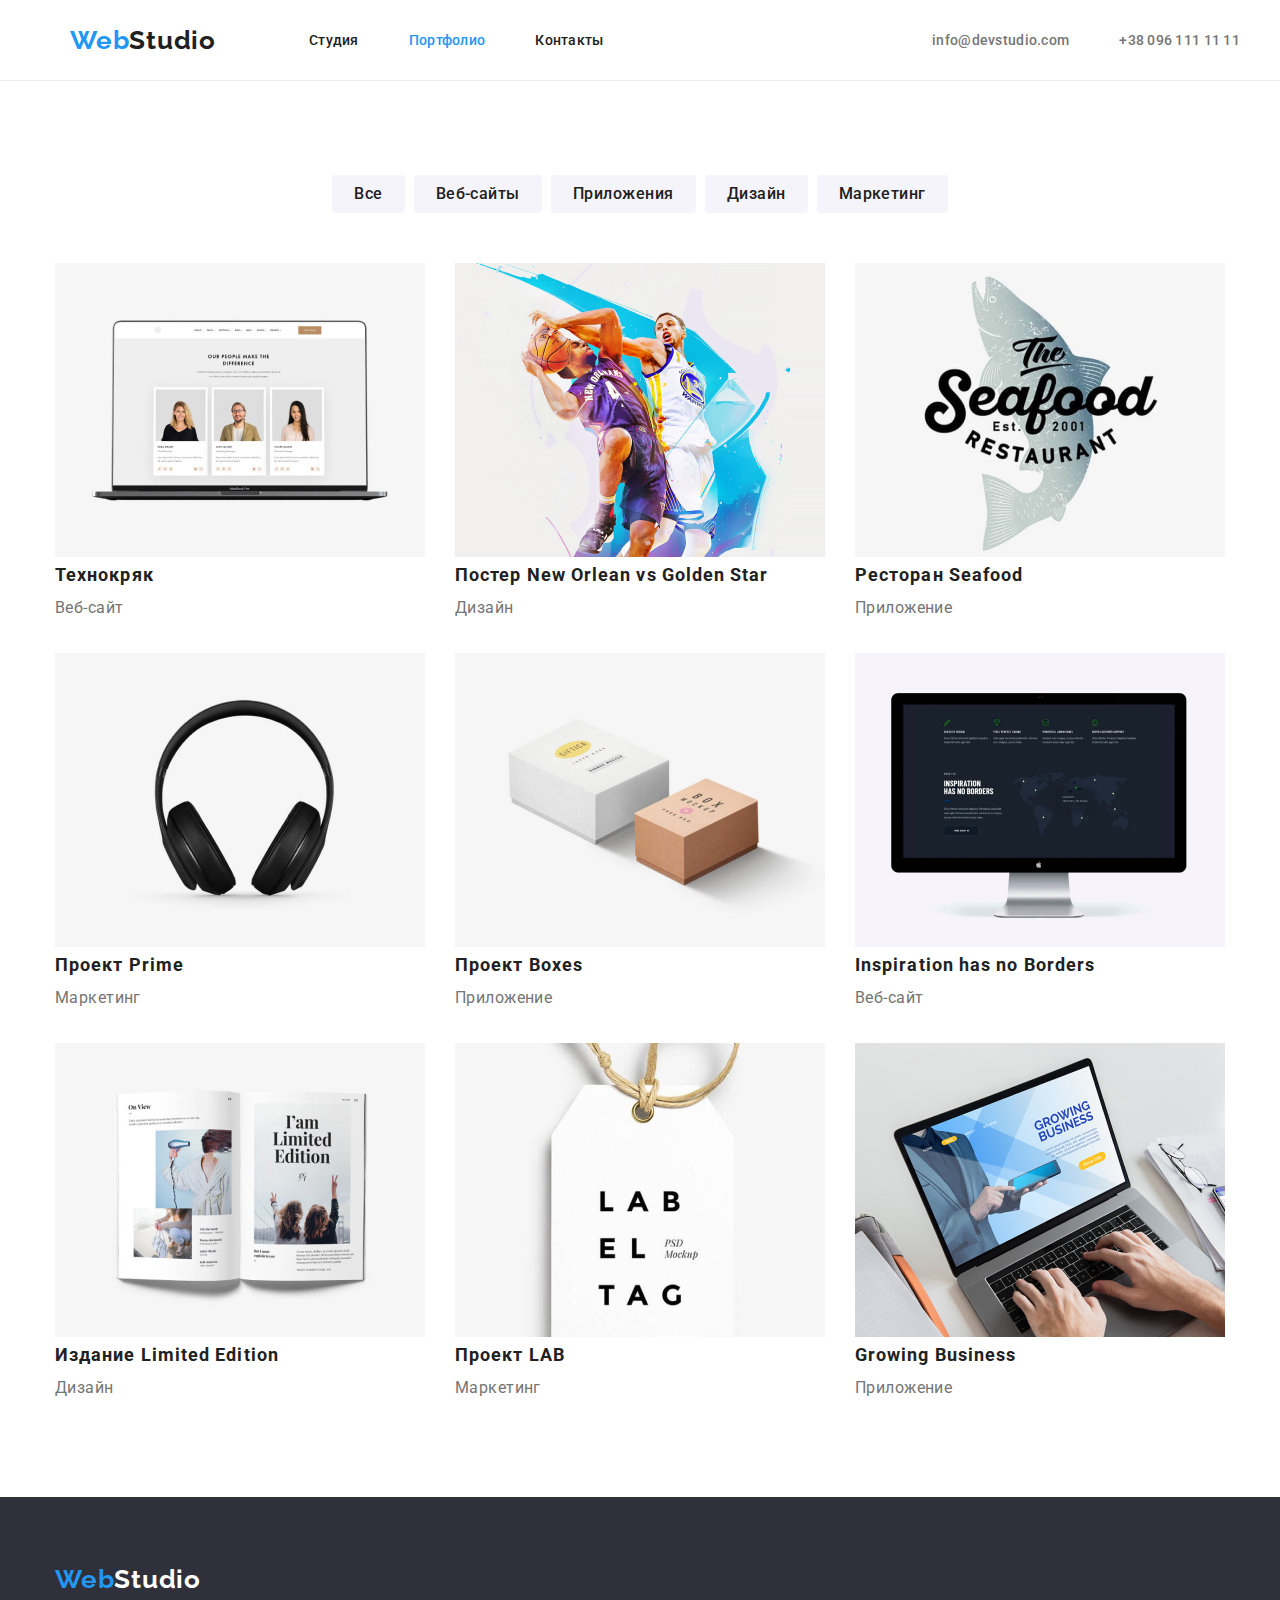
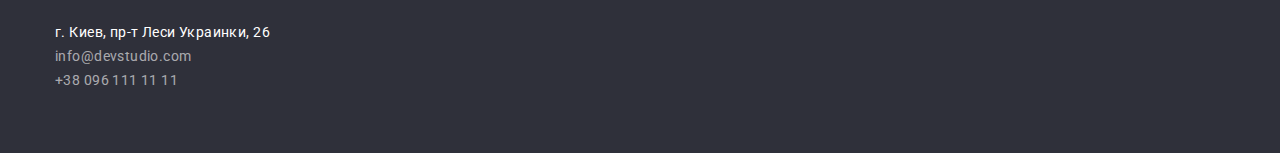
==== portfolio.html @ 1ac966eb "створює стартовий файл для роботи" ====
<!DOCTYPE html>
<html lang="en">
<head>
    <meta charset="UTF-8">
    <meta name="viewport" content="width=device-width, initial-scale=1.0">
    <title>WebStudio</title>
    <link href="https://fonts.googleapis.com/css2?family=Roboto:wght@400;500;700;900&display=swap" rel="stylesheet">
    <link rel="stylesheet" href="https://cdnjs.cloudflare.com/ajax/libs/modern-normalize/1.0.0/modern-normalize.css">
    <link rel="stylesheet" href="./css/styles.css">
</head>
    
<body>
    
    <header class="bg-color-white">
        <div class="container">
        <div class="container header-container">
            <a href="./index.html" class="logo logo-color-header heder-logo">
                <span class="logo-color">Web</span>Studio
            </a>
            <nav class="navigation">
                <ul class="list menu">
                        <li class="menu-item"> 
                            <a href="./index.html" class="link menu-link">Студия</a>
                    </li>
                        <li class="menu-item"> 
                            <a href="./portfolio.html" class="link menu-link current">Портфолио</a>
                    </li>
                        <li class="menu-item"> 
                            <a href="" class="link menu-link">Контакты</a>
                    </li>
                </ul>  
            </nav>
        

                <ul class="list menu">
                    <li class="menu-item">
                        <a href="mailto:info@devstudio.com" class="link menu-link contacts ">info@devstudio.com</a>
                    </li>
                    <li class="menu-item">
                        <a href="tel:+380961111111" class="link menu-link contacts">+38 096 111 11 11</a>
                    </li>
                 </ul>
        </div>
    </div>
    </header>
    
   <main >
       <div class="portfolio-container">
        <section>
                <div class="container">
                    <h1 class="visually-hidden section-title">Нашы проекты</h1>
                    <ul class="list menu-portfolio">
                        <li class="menu-portfolio-item"> <button class="btn btn-portfolio" type="button">Все</button> </li>
                        <li class="menu-portfolio-item"> <button class="btn btn-portfolio" type="button">Веб-сайты</button> </li>
                        <li class="menu-portfolio-item"> <button class="btn btn-portfolio" type="button">Приложения</button> </li>
                        <li class="menu-portfolio-item"> <button class="btn btn-portfolio" type="button">Дизайн</button> </li>
                        <li class="menu-portfolio-item"> <button class="btn btn-portfolio" type="button">Маркетинг</button> </li>
                    </ul>
                </div>
            </section>
        
            <section>
                <div class="container">
                    <h2 class="visually-hidden section-title">Ссылки на наши проекты</h2>
                    <ul class="list flexbox">
                        <li class="fleximg"><img src="./images/website.jpg" alt="создание веб сайта" width="370" height="294">
                            <h3 class="title-progect">Технокряк</h3>
                        <p class="paragraf-ptf">Веб-сайт</p>
                        </li>
            
                        <li class="fleximg"><img src="./images/design.jpg" alt="дизайн постера" width="370" height="294">
                            <h3 class="title-progect">Постер <span lang="en">New Orlean vs Golden Star</span></h3>
                        <p class="paragraf-ptf">Дизайн</p>
                        </li>
            
                        <li class="fleximg"><img src="./images/applications.jpg" alt="приложение для ресторана" width="370" height="294">
                            <h3 class="title-progect">Ресторан <span lang="en">Seafood</span></h3>
                        <p class="paragraf-ptf">Приложение</p>
                        </li>
            
                        <li class="fleximg"><img src="./images/project-prime.jpg" alt="маркетинговые проекты" width="370" height="294">
                            <h3 class="title-progect">Проект  <span lang="en">Prime</span></h3>
                        <p class="paragraf-ptf">Маркетинг</p>
                        </li>
            
            
                        <li class="fleximg"><img src="./images/project-boxes.jpg" alt="приложение коробка" width="370" height="294">
                            <h3 class="title-progect">Проект <span lang="en">Boxes</span></h3>
                        <p class="paragraf-ptf">Приложение</p>
                        </li>
            
                        <li class="fleximg"><img src="./images/Inspiration-has-no-Borders.jpg" alt="приложение для вдохновения" width="370" height="294">
                            <h3 lang="en" class="title-progect">Inspiration has no Borders</h3>
                        <p class="paragraf-ptf">Веб-сайт</p>
                        </li>
            
                        <li class="fleximg"><img src="./images/magazine-Limited-Edition.jpg" alt="дизайн журнала" width="370" height="294">
                            <h3 class="title-progect">Издание <span lang="en">Limited Edition</span></h3>
                        <p class="paragraf-ptf">Дизайн</p>
                        </li>
            
                        <li class="fleximg"><img src="./images/project-lab.jpg" alt="проект для магазинов" width="370" height="294">
                            <h3 class="title-progect">Проект <span lang="en">LAB</span> </h3>
                        <p class="paragraf-ptf">Маркетинг</p>
                        </li>
            
                        <li class="fleximg"><img src="./images/Growing-Business.jpg" alt="приложение для бизнеса" width="370" height="294">
                            <h3 lang="en" class="title-progect">Growing Business</h3>
                        <p class="paragraf-ptf">Приложение</p>
                        </li> 
                    </ul>
                    </div>
         </section>
        </div>

    </main>
    <footer class="bg-color-dark-footer">
        <div class="container footer-container">
            <a href="index.html#studia" class="logo logo-color-footer link-hf">
                <span class="logo-color">Web</span>Studio
            </a>
            <address>
                <ul class="list"> 
                    <li><a href="https://goo.gl/maps/6ceKZBEV4WaBG7hH8" class="link footer-text address-color" target="blank" rel="noopener norefere">г. Киев, пр-т Леси Украинки, 26</a></li>
                    <li><a href="mailto:info@devstudio.com" class="link footer-text mt-color">info@devstudio.com</a> <br></li>
                    <li><a href="tel:+380961111111" class="link footer-text mt-color">+38 096 111 11 11</a></li>
                </ul>
            </address>
        </div>
    </footer>
    
      </body>
    </html>
---- css/styles.css ----
@font-face {
    font-family: 'Raleway';
    font-style: normal;
    font-weight: 700;
    src: url('../fonts/raleway-v18-latin_cyrillic-700.eot'); 
    src: local(''),
         url('../fonts/raleway/raleway-v18-latin_cyrillic-700.eot?#iefix') format('embedded-opentype'), 
         url('../fonts/raleway/raleway-v18-latin_cyrillic-700.woff2') format('woff2'),
         url('../fonts/raleway/raleway-v18-latin_cyrillic-700.woff') format('woff'), 
         url('../fonts/raleway/raleway-v18-latin_cyrillic-700.ttf') format('truetype'),
         url('../fonts/raleway/raleway-v18-latin_cyrillic-700.svg#Raleway') format('svg');
  }

  html {
    box-sizing: border-box;
  }*,
  *::before,
  *::after {
    box-sizing: inherit;
  }
  
:root {
    --primari-text-color: #757575;
    --title-text-color: #212121;
    --accent-color: #2196F3;
    --title-page-color: #FFFFFF;
    --bg-color: #E5E5E5;
    --bg-dark-color: #2F303A;
    --bg-color-blu: #F5F4FA;
}


body {
    font-family: "Roboto", sans-serif;
    font-weight: 400;
    font-size: 14px;
    line-height: 1.71;
    letter-spacing: 0.03em;
    color: var(--primari-text-color);
    background-color: var(--bg-color); 
}

.container {
    width: 1200px;
    padding-left: 15px;
    padding-right: 15px;
    margin-right: auto;
    margin-left: auto;
}

img {
    display: block;
    max-width: 100%;
    height: auto;
  }

h1, 
h2, 
h3, 
p {
    margin: 0;
    padding: 0;
}

.list {
    list-style: none;
    margin: 0;
    padding: 0;
}

/* стилі для всіх ссилок */
.link,
.link-hf,
.heder-logo {
    color: inherit;
    text-decoration: none;
}

.link-hf {
    display: inline-block;
    margin-bottom: 20px;
}

.link:hover,
.link:focus { 
    color: var(--accent-color);
}
 

 /* стилі для кнопок */
 .btn {
    display: inline-block;
    font-family: inherit;
    font-size: 16px;
    text-align: center;
    border-radius: 4px;
 }

 .btn-studia {
        display: flex;
        margin: auto;
        font-weight: 700;
        line-height:1.87;
        align-items: center;
        letter-spacing: 0.06em;
        color: var(--title-page-color);
        background-color: var(--accent-color);
        border: none;
        padding: 10px 32px;
        min-width: 200px;

 }

 .btn-portfolio {
    font-weight: 500;
    line-height:1.62;
    letter-spacing: 0.03em;
    color: var(--title-text-color);
    background-color:#F5F4FA;
    border: none;
    padding: 6px 22px;
 }
.btn-portfolio:hover,
.btn-portfolio:focus {
    background-color: var(--accent-color);
    color: var(--title-page-color);
}

 
 /* стилі для лого*/
 .logo {
    font-family: "Raleway", sans-serif;
    font-weight: 700;
    font-size: 26px;
    line-height: 1,192;
    letter-spacing: 0.03em;
}
.logo-color {
    color: var(--accent-color);
}

.logo-color-header {
    color: var(--title-text-color);
}

.logo-color-footer {
    color: var(--title-page-color);
}


 /* стилі для меню */
.menu-link,
.contacts {
    display: block;
    padding-top: 32px;
    padding-bottom: 32px;

    font-weight: 500;
    font-size: 14px;
    line-height: 1.142;
    letter-spacing: 0.02em;
    color: var(--title-text-color);
}

.current {
    color: var(--accent-color);
}

.contacts {
    color: var(--primari-text-color);
}

/* стилі для всіх заголовків  */
.section-title {
    color: var(--title-text-color);
    font-weight: 700;
    font-size: 36px;
    line-height: 1.66;
    text-align: center;
    margin-bottom: 50px;

}



.section-title-mini {
    font-size: 16px;
    line-height: 1.187;
    font-weight: 500;
    text-align: center;
    color: var(--title-text-color);
    
}


.section-title-caps {
    font-weight: 700;
    font-size: 14px;
    line-height: 1.14x;
    text-transform: uppercase;
    color: var(--title-text-color);

    margin-bottom: 10px;
    
}


 .page-title {
    color: var(--title-page-color);
    font-size: 44px;
    font-weight: 900;
    line-height: 1.36;
    letter-spacing: 0.06em;
    text-align: center;
    text-transform: uppercase;   

    margin-bottom: 30px;
    margin-top: auto;
 }

 .title-progect {
    font-weight: 700;
    font-size: 18px;
    line-height: 2;
    letter-spacing: 0.06em;
    color: var(--title-text-color);
}

/* стилі для тексту */
.paragraf {
    font-size: 16px;
    line-height: 1.187;
    text-align: center;
    margin-bottom: 30px;
}

.paragraf-ptf {
    font-size: 16px;
    line-height: 1.87;
}

.footer-text {
    font-weight: 400;
    font-size: 14px;
    line-height: 1.71;
    margin-top: 0;
    margin-bottom: 9px;
    bottom: 0;
    }

.address-color {
    color: var(--title-page-color);
}

.mt-color {
    color: rgba(255, 255, 255, 0.6);
}

address {
    font-style: normal;
}


/* стилі для фону */
.bg-color-dark,
.bg-color-dark-footer{
    background-color: var(--bg-dark-color); 
}
.bg-color-dark {
    min-height: 600px;
    
    
}

.footer-container {
    padding-bottom: 60px;
    padding-top: 60px;
}

.bg-color-white {
    background: var(--title-page-color);
    border-bottom: 1px solid #ECECEC;
    min-height: 80px;

}

.bg-color-blu {
    background: var(--bg-color-blu);
    padding-top: 94px;

}




/* геометрія сторінки */
.menu {
    display: flex;


}

.menu-item:not(:last-child) {
    margin-right: 50px;
}

.header-container {
    display: flex;
    align-items: center;
    
    
}

.heder-logo {
    display: inline-block;
    margin-right: 93px;
    align-items: center;

}

.navigation {
    margin-right: auto;
}

.hero-content {
    width: 696px;


}

.nav {margin-bottom: 9px;}

.section {
    padding-bottom: 94px;
}
 /* флексбокси у решти контейнерыв */
.flexbox {
    display: flex;
    flex-wrap: wrap;
  
    
}
.content-box {
    flex-basis: 270px;
    margin-right: 30px;
    margin-bottom: 30px;
}

.content-box:nth-child(4n){
    margin-right: 0;
}

.content-box:nth-last-child(-n + 4) {
    margin-bottom: 0;
  }


.benefits {
    padding-top: 85px;
}

/* стилы для блокыв з картинками */

.fleximg {
    flex-basis: 370px;
    margin-right: 30px;
    margin-bottom: 30px;
    
}

.fleximg:nth-child(3n){
    margin-right: 0;
}

.fleximg:nth-last-child(-n + 3) {
    margin-bottom: 0;
  }





/* приховує елементи */
.visually-hidden {
    position: absolute !important;
    clip: rect(1px 1px 1px 1px);
    clip: rect(1px, 1px, 1px, 1px);
    padding: 0 !important;
    border: 0 !important;
    height: 1px !important;
    width: 1px !important;
    overflow: hidden;
  }
  
  .workers-text {
      margin-top: 30px;
      margin-bottom: 10px;
  }

  /* флекси портфоліо */
.menu-portfolio {
    display: flex;
    align-items: center;
    justify-content: center;
    margin-bottom: 50px;
}

.menu-portfolio-item:not(:last-child) {
    padding-right: 9px;
}

.portfolio-container {
    padding-top: 94px;
    padding-bottom: 94px;
    background-color: var(--title-page-color);
}
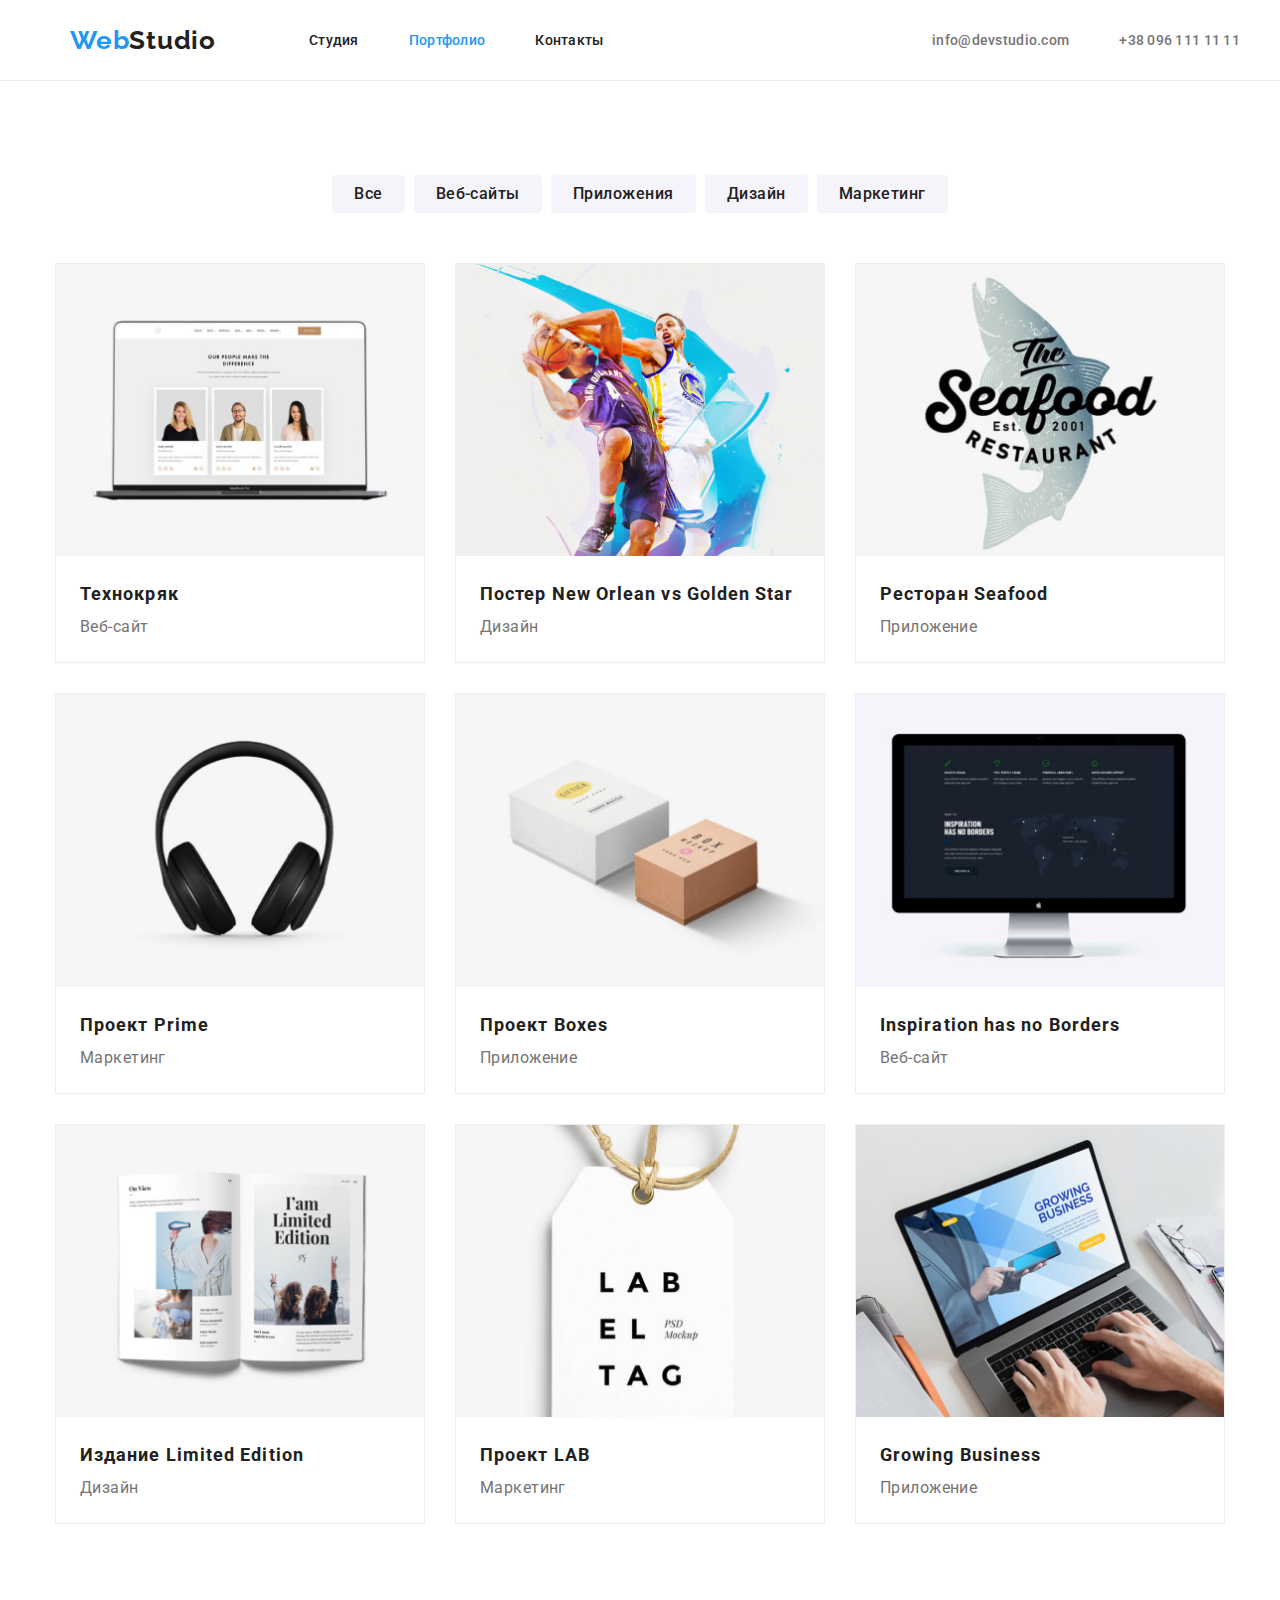
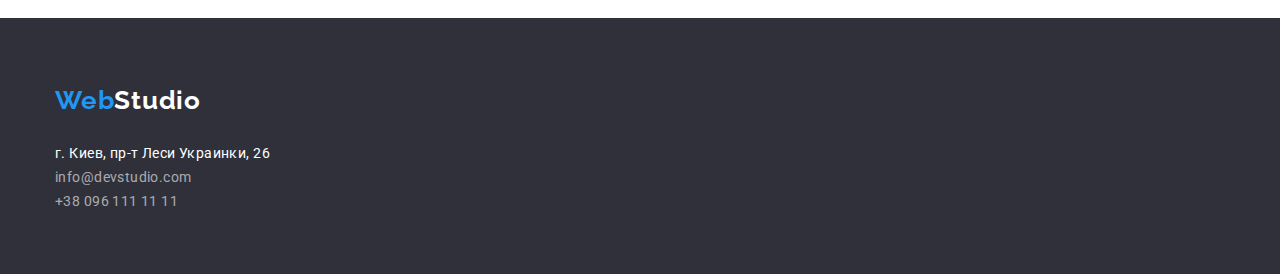
==== commit 045c6b37: "додає розмітку для блоків і пробує створити спрайт" ====
--- a/portfolio.html
+++ b/portfolio.html
@@ -63,48 +63,47 @@
                 <div class="container">
                     <h2 class="visually-hidden section-title">Ссылки на наши проекты</h2>
                     <ul class="list flexbox">
-                        <li class="fleximg"><img src="./images/website.jpg" alt="создание веб сайта" width="370" height="294">
+                        <li class="fleximg prt-box"><img src="./images/website.jpg" alt="создание веб сайта" width="370" height="294">
                             <h3 class="title-progect">Технокряк</h3>
                         <p class="paragraf-ptf">Веб-сайт</p>
                         </li>
             
-                        <li class="fleximg"><img src="./images/design.jpg" alt="дизайн постера" width="370" height="294">
+                        <li class="fleximg prt-box"><img src="./images/design.jpg" alt="дизайн постера" width="370" height="294">
                             <h3 class="title-progect">Постер <span lang="en">New Orlean vs Golden Star</span></h3>
                         <p class="paragraf-ptf">Дизайн</p>
                         </li>
             
-                        <li class="fleximg"><img src="./images/applications.jpg" alt="приложение для ресторана" width="370" height="294">
+                        <li class="fleximg prt-box"><img src="./images/applications.jpg" alt="приложение для ресторана" width="370" height="294">
                             <h3 class="title-progect">Ресторан <span lang="en">Seafood</span></h3>
                         <p class="paragraf-ptf">Приложение</p>
                         </li>
             
-                        <li class="fleximg"><img src="./images/project-prime.jpg" alt="маркетинговые проекты" width="370" height="294">
+                        <li class="fleximg prt-box"><img src="./images/project-prime.jpg" alt="маркетинговые проекты" width="370" height="294">
                             <h3 class="title-progect">Проект  <span lang="en">Prime</span></h3>
                         <p class="paragraf-ptf">Маркетинг</p>
                         </li>
             
-            
-                        <li class="fleximg"><img src="./images/project-boxes.jpg" alt="приложение коробка" width="370" height="294">
+                        <li class="fleximg prt-box"><img src="./images/project-boxes.jpg" alt="приложение коробка" width="370" height="294">
                             <h3 class="title-progect">Проект <span lang="en">Boxes</span></h3>
                         <p class="paragraf-ptf">Приложение</p>
                         </li>
             
-                        <li class="fleximg"><img src="./images/Inspiration-has-no-Borders.jpg" alt="приложение для вдохновения" width="370" height="294">
+                        <li class="fleximg prt-box"><img src="./images/Inspiration-has-no-Borders.jpg" alt="приложение для вдохновения" width="370" height="294">
                             <h3 lang="en" class="title-progect">Inspiration has no Borders</h3>
                         <p class="paragraf-ptf">Веб-сайт</p>
                         </li>
             
-                        <li class="fleximg"><img src="./images/magazine-Limited-Edition.jpg" alt="дизайн журнала" width="370" height="294">
+                        <li class="fleximg prt-box"><img src="./images/magazine-Limited-Edition.jpg" alt="дизайн журнала" width="370" height="294">
                             <h3 class="title-progect">Издание <span lang="en">Limited Edition</span></h3>
                         <p class="paragraf-ptf">Дизайн</p>
                         </li>
             
-                        <li class="fleximg"><img src="./images/project-lab.jpg" alt="проект для магазинов" width="370" height="294">
+                        <li class="fleximg prt-box"><img src="./images/project-lab.jpg" alt="проект для магазинов" width="370" height="294">
                             <h3 class="title-progect">Проект <span lang="en">LAB</span> </h3>
                         <p class="paragraf-ptf">Маркетинг</p>
                         </li>
             
-                        <li class="fleximg"><img src="./images/Growing-Business.jpg" alt="приложение для бизнеса" width="370" height="294">
+                        <li class="fleximg prt-box"><img src="./images/Growing-Business.jpg" alt="приложение для бизнеса" width="370" height="294">
                             <h3 lang="en" class="title-progect">Growing Business</h3>
                         <p class="paragraf-ptf">Приложение</p>
                         </li> 
--- a/css/styles.css
+++ b/css/styles.css
@@ -13,7 +13,10 @@
 
   html {
     box-sizing: border-box;
-  }*,
+  }
+  
+  
+  *,
   *::before,
   *::after {
     box-sizing: inherit;
@@ -126,7 +129,18 @@
     color: var(--title-page-color);
 }
 
+.social-network {
+    display: inline-flex;
+}
  
+.social-network:hover,
+.social-network:focus {
+    background-color: var(--accent-color);
+    border-radius: 50%;
+}
+.social-network:not(:last-child) {
+    margin-right: 10px;
+}
  /* стилі для лого*/
  .logo {
     font-family: "Raleway", sans-serif;
@@ -162,12 +176,43 @@
     color: var(--title-text-color);
 }
 
+
+.mail,
+.tel {
+    display: inline-flex;
+    
+}
+
+.mail::before {
+    width: 16px;
+    height: 12px;
+    margin-right: 10px;
+    content: "";
+    background-size: contain;
+    align-items: center;
+    background-repeat: no-repeat;
+    background-image: url(../images/envelope.svg);
+}
+
+
+.tel::before {
+    width: 10px;
+    height: 16px;
+    margin-right: 10px;
+    content: "";
+    background-size: contain;
+    align-items: center;
+    background-repeat: no-repeat;
+    background-image: url(../images/smartphone.svg);
+}
+
 .current {
     color: var(--accent-color);
 }
 
 .contacts {
     color: var(--primari-text-color);
+
 }
 
 /* стилі для всіх заголовків  */
@@ -201,7 +246,10 @@
     color: var(--title-text-color);
 
     margin-bottom: 10px;
-    
+}
+
+.social-network-title {
+    color: var(--title-page-color);
 }
 
 
@@ -224,6 +272,11 @@
     line-height: 2;
     letter-spacing: 0.06em;
     color: var(--title-text-color);
+
+    margin-left: 24px;
+    margin-right: 24px;
+    margin-top: 20px;
+
 }
 
 /* стилі для тексту */
@@ -237,6 +290,9 @@
 .paragraf-ptf {
     font-size: 16px;
     line-height: 1.87;
+    margin-left: 24px;
+    margin-right: 24px;
+    margin-bottom: 20px;
 }
 
 .footer-text {
@@ -323,9 +379,11 @@
 }
 
 .hero-content {
+    display: inline-block;
     width: 696px;
-
-
+    margin-left: 452px;
+    margin-right: 452px;
+    margin-top: 200px;
 }
 
 .nav {margin-bottom: 9px;}
@@ -376,9 +434,25 @@
     margin-bottom: 0;
   }
 
-
-
-
+.prt-box {
+    border: 1px solid rgba(238,238,238,1);
+}
+
+.prt-box:hover,
+.prt-box:focus {
+    box-shadow: 0px 1px 1px rgba(0, 0, 0, 0.12), 
+    0px 4px 4px rgba(0, 0, 0, 0.06), 
+    1px 4px 6px rgba(0, 0, 0, 0.16);
+}
+
+
+.command{
+    background: #FFFFFF;
+    box-shadow: 0px 1px 3px rgba(0, 0, 0, 0.12), 
+    0px 1px 1px rgba(0, 0, 0, 0.14), 
+    0px 2px 1px rgba(0, 0, 0, 0.2);
+    border-radius: 0px 0px 4px 4px;
+}
 
 /* приховує елементи */
 .visually-hidden {
@@ -415,5 +489,93 @@
     background-color: var(--title-page-color);
 }
 
-
-
+/*додаэмо svg */
+.overlay {
+    height: 600px;
+    max-width: 1600px;
+    margin-left: auto;
+    margin-right: auto;
+    background-image: linear-gradient(
+    to right,    
+    rgba(47, 48, 58, 0.4),
+    rgba(47, 48, 58, 0.4)),
+    url(../images/header-img-min.jpg);
+    background-repeat: no-repeat;
+    background-position: center;
+    background-size: cover;
+}
+
+
+.bgimage::before {
+    display: block;
+    height: 120px;
+    margin-bottom: 30px;
+    content: "";
+    background-color: var(--bg-color-blu);
+    background-position: center;
+    background-repeat: no-repeat;
+    border-radius: 4px;
+
+}
+
+.image-1::before {
+background-image: url(../images/antenna-1.svg);
+}
+
+.image-2::before {
+    background-image: url(../images/clock-1.svg);
+    filter: drop-shadow(0px 4px 4px rgba(0, 0, 0, 0.25));
+}
+
+.image-3::before {
+    background-image: url(../images/diagram-1.svg);
+}
+
+.image-4::before {
+    background-image: url(../images/astronaut.svg);
+}
+
+.social-network::before {
+    content: "";
+    width: 44px;
+    height: 44px;
+    background-color: rgba(255, 255, 255, 0.1);
+    border-radius: 50%;
+    background-position: center;
+    background-repeat: no-repeat;
+    background-size: 20px;
+}
+
+.instagram::before {
+    background-image: url(../images/instagram.svg);
+}
+
+.twitter::before {
+    background-image: url(../images/twitter.svg);
+}
+
+.facebook::before {
+   background-image: url(../images/facebook.svg);
+}
+
+.linkedin::before {
+    background-image: url(../images/linkedin.svg);
+}
+
+
+.command-social-bloc {
+    display: block;
+    margin-left: 32px;
+    margin-right: 32px;
+    margin-bottom: 30px;
+    margin-top: 16px;
+}
+
+.command-social-bloc {
+    display: flex;
+}
+
+.command-social-network {
+    width: 20px;
+    height: 20px;
+}
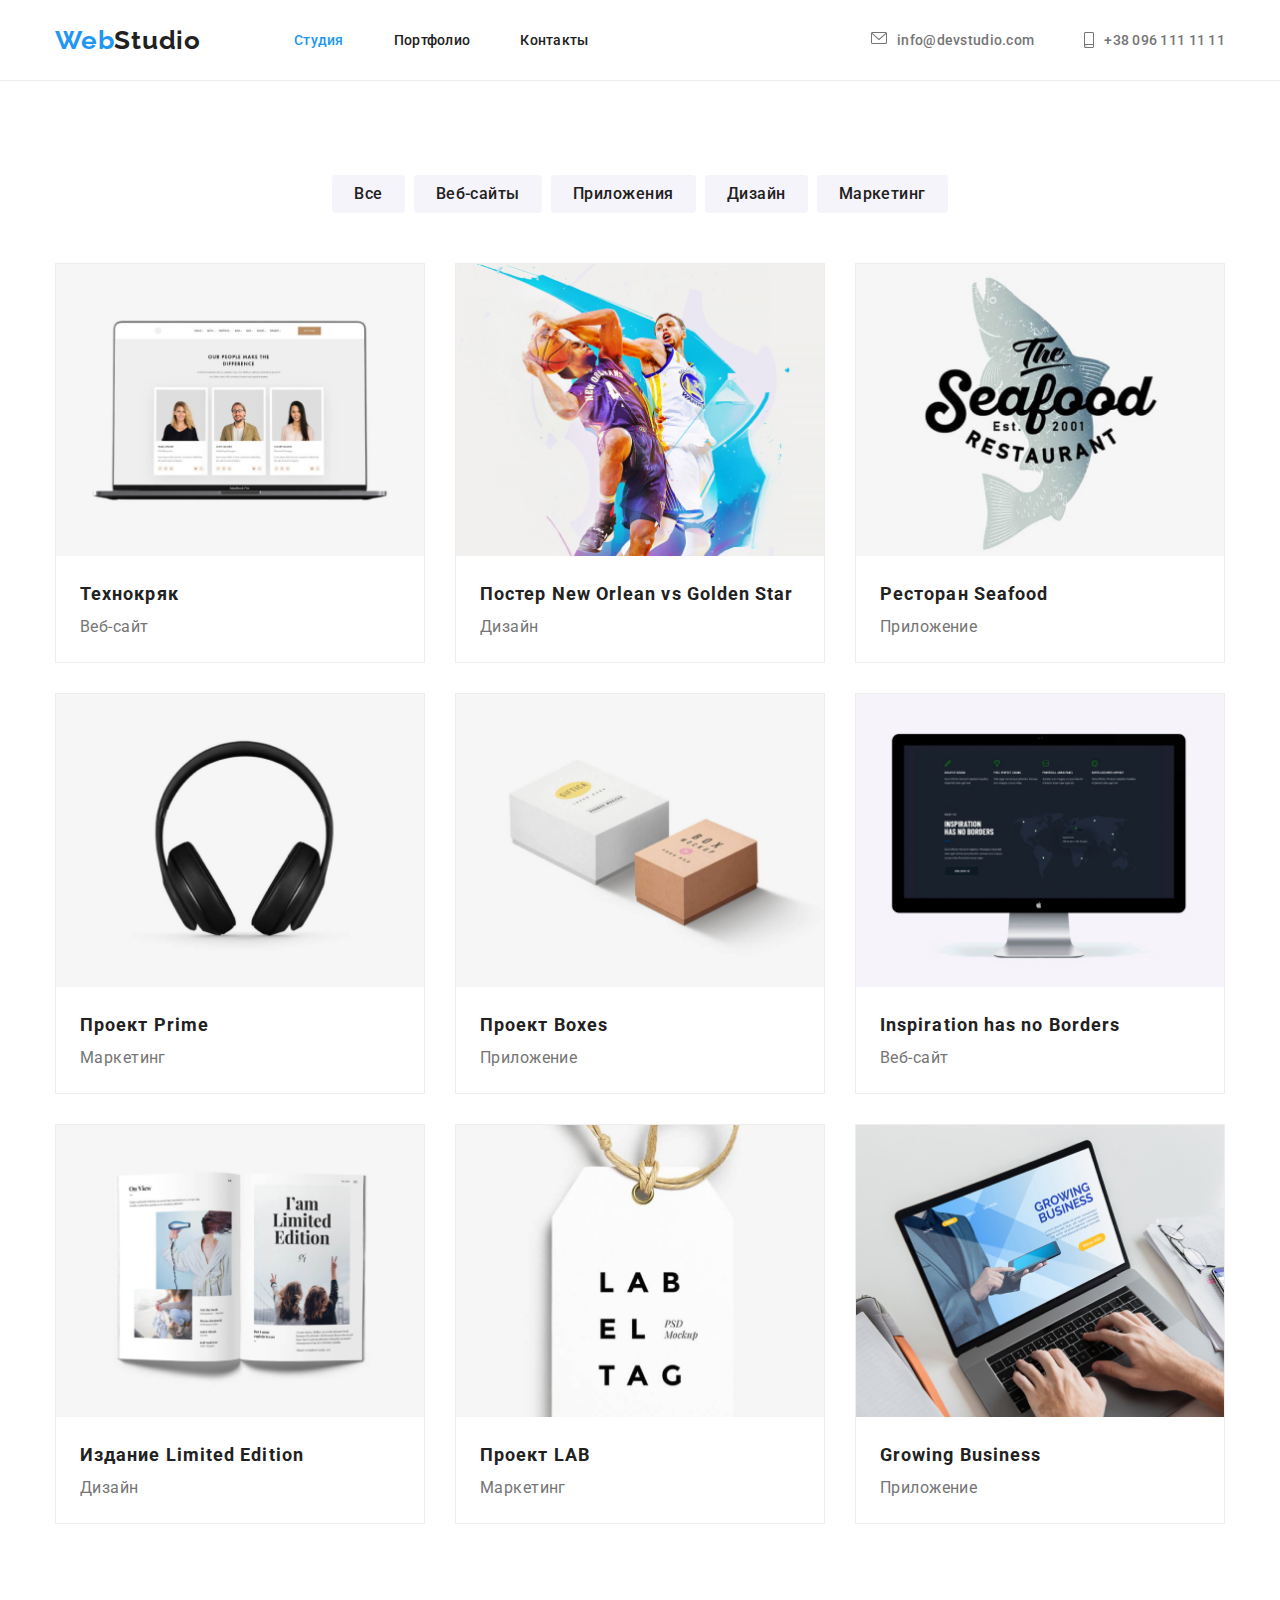
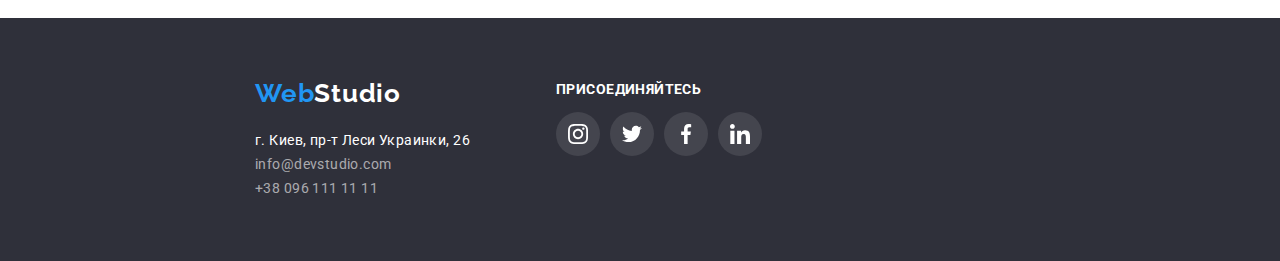
==== commit 8525095f: "додає футер, соціальні сєті і ще 1 блок" ====
--- a/portfolio.html
+++ b/portfolio.html
@@ -12,7 +12,6 @@
 <body>
     
     <header class="bg-color-white">
-        <div class="container">
         <div class="container header-container">
             <a href="./index.html" class="logo logo-color-header heder-logo">
                 <span class="logo-color">Web</span>Studio
@@ -20,10 +19,10 @@
             <nav class="navigation">
                 <ul class="list menu">
                         <li class="menu-item"> 
-                            <a href="./index.html" class="link menu-link">Студия</a>
+                            <a href="./index.html" class="link menu-link current">Студия</a>
                     </li>
                         <li class="menu-item"> 
-                            <a href="./portfolio.html" class="link menu-link current">Портфолио</a>
+                            <a href="./portfolio.html" class="link menu-link ">Портфолио</a>
                     </li>
                         <li class="menu-item"> 
                             <a href="" class="link menu-link">Контакты</a>
@@ -34,14 +33,13 @@
 
                 <ul class="list menu">
                     <li class="menu-item">
-                        <a href="mailto:info@devstudio.com" class="link menu-link contacts ">info@devstudio.com</a>
+                        <a href="mailto:info@devstudio.com" class="link menu-link contacts mail">info@devstudio.com</a>
                     </li>
                     <li class="menu-item">
-                        <a href="tel:+380961111111" class="link menu-link contacts">+38 096 111 11 11</a>
+                        <a href="tel:+380961111111" class="link menu-link contacts tel">+38 096 111 11 11</a>
                     </li>
                  </ul>
         </div>
-    </div>
     </header>
     
    <main >
@@ -113,8 +111,10 @@
         </div>
 
     </main>
+    
     <footer class="bg-color-dark-footer">
-        <div class="container footer-container">
+        <div class="container footer-container bloc">
+            <div class="footer-bloc addres-bloc">
             <a href="index.html#studia" class="logo logo-color-footer link-hf">
                 <span class="logo-color">Web</span>Studio
             </a>
@@ -125,8 +125,41 @@
                     <li><a href="tel:+380961111111" class="link footer-text mt-color">+38 096 111 11 11</a></li>
                 </ul>
             </address>
+             </div>
+    
+            <div class="footer-bloc">
+                <h2 class="section-title-caps social-network-title">Присоединяйтесь</h2>
+                <ul class="list flexbox">
+                    <li class="social-icons-item"> <a class="social-icons-linc footer-svg-linc" href="">
+                        <svg class="footer-svg-icon">
+                            <use href="./images/symbol-defs.svg#icon-instagram-1"></use>
+                        </svg>
+                    </a></li>  
+    
+                    <li class="social-icons-item"> <a class="social-icons-linc footer-svg-linc" href="">
+                            <svg class="footer-svg-icon">
+                                <use href="./images/symbol-defs.svg#icon-twitter-1"></use>
+                            </svg>
+                    </a></li>  
+    
+                    <li class="social-icons-item"> <a class="social-icons-linc footer-svg-linc" href="">
+                        <svg class="footer-svg-icon">
+                            <use href="./images/symbol-defs.svg#icon-facebook-1"></use>
+                        </svg>
+                     </a></li>
+    
+                     <li class="social-icons-item"> <a class="social-icons-linc footer-svg-linc" href="">
+                    <svg class="footer-svg-icon">
+                        <use href="./images/symbol-defs.svg#icon-linkedin-1"></use>
+                    </svg>
+                     </a></li>
+    
+                </ul>
+            </div>
+    
         </div>
+    
+        
     </footer>
-    
       </body>
     </html>--- a/css/styles.css
+++ b/css/styles.css
@@ -129,24 +129,12 @@
     color: var(--title-page-color);
 }
 
-.social-network {
-    display: inline-flex;
-}
- 
-.social-network:hover,
-.social-network:focus {
-    background-color: var(--accent-color);
-    border-radius: 50%;
-}
-.social-network:not(:last-child) {
-    margin-right: 10px;
-}
  /* стилі для лого*/
  .logo {
     font-family: "Raleway", sans-serif;
     font-weight: 700;
     font-size: 26px;
-    line-height: 1,192;
+    line-height: 1.192;
     letter-spacing: 0.03em;
 }
 .logo-color {
@@ -246,6 +234,7 @@
     color: var(--title-text-color);
 
     margin-bottom: 10px;
+    
 }
 
 .social-network-title {
@@ -395,9 +384,9 @@
 .flexbox {
     display: flex;
     flex-wrap: wrap;
-  
-    
-}
+     
+}
+
 .content-box {
     flex-basis: 270px;
     margin-right: 30px;
@@ -417,14 +406,46 @@
     padding-top: 85px;
 }
 
+.flexsvg {
+    width: 170px;
+    height: 90px;
+    border: 1px solid #AFB1B8;
+    border-radius: 4px;
+  
+}
+
+.flexsvg:not(:last-child) {
+    margin-right: 30px;
+}
+
+.flexsvg-linc {
+    display: flex;
+    justify-content: center;
+    align-items: center;
+    height: 90px;
+    width: 170px;
+    background-color: inherit;
+}
+
+
+.client-svg {
+    fill: #AFB1B8;
+}
+
+.flexsvg-linc:hover .client-svg,
+.flexsvg-linc:focus .client-svg {
+   fill: var(--accent-color);
+}
+
+
 /* стилы для блокыв з картинками */
 
 .fleximg {
     flex-basis: 370px;
     margin-right: 30px;
     margin-bottom: 30px;
-    
-}
+}
+
 
 .fleximg:nth-child(3n){
     margin-right: 0;
@@ -509,6 +530,7 @@
 .bgimage::before {
     display: block;
     height: 120px;
+    width: 270px;
     margin-bottom: 30px;
     content: "";
     background-color: var(--bg-color-blu);
@@ -535,47 +557,77 @@
     background-image: url(../images/astronaut.svg);
 }
 
-.social-network::before {
-    content: "";
-    width: 44px;
-    height: 44px;
-    background-color: rgba(255, 255, 255, 0.1);
-    border-radius: 50%;
-    background-position: center;
-    background-repeat: no-repeat;
-    background-size: 20px;
-}
-
-.instagram::before {
-    background-image: url(../images/instagram.svg);
-}
-
-.twitter::before {
-    background-image: url(../images/twitter.svg);
-}
-
-.facebook::before {
-   background-image: url(../images/facebook.svg);
-}
-
-.linkedin::before {
-    background-image: url(../images/linkedin.svg);
-}
-
-
-.command-social-bloc {
-    display: block;
+
+
+/* соціфльнф мережі оформлення */
+.social-icons {
+    display: flex;
     margin-left: 32px;
     margin-right: 32px;
     margin-bottom: 30px;
     margin-top: 16px;
 }
 
-.command-social-bloc {
-    display: flex;
-}
-
-.command-social-network {
-    width: 20px;
-    height: 20px;
-}
+
+
+.social-icons-item:not(:last-child) {
+    margin-right: 10px;
+}
+
+.social-icons-linc {
+    display: flex;
+    justify-content: center;
+    align-items: center;
+    height: 44px;
+    width: 44px;
+    background-color: inherit;
+    border-radius: 50%;
+}
+
+.social-icon-svg {
+     width: 20px;
+     height: 20px;
+     fill: #AFB1B8;
+}
+
+.social-icons-linc:hover .social-icon-svg,
+.social-icons-linc:focus .social-icon-svg {
+   fill: var(--title-page-color);
+}
+
+.social-icons-linc:hover,
+.social-icons-linc:focus {
+    background-color: var(--accent-color);
+}
+
+.footer-bloc {
+    min-width: 206px;
+    margin-left: 70px;
+}
+
+.bloc {
+    display: flex;
+    justify-content:start;
+}
+
+.addres-bloc{
+    min-width: 231px;
+    margin-left: 200px;
+    
+}
+
+.footer-social {
+    width: 170px;
+    height: 90px;
+     
+}
+
+.footer-svg-linc {
+    background-color: rgba(255, 255, 255, 0.1);
+}
+
+.footer-svg-icon {
+     width: 20px;
+     height: 20px;
+     fill: var(--title-page-color);
+}
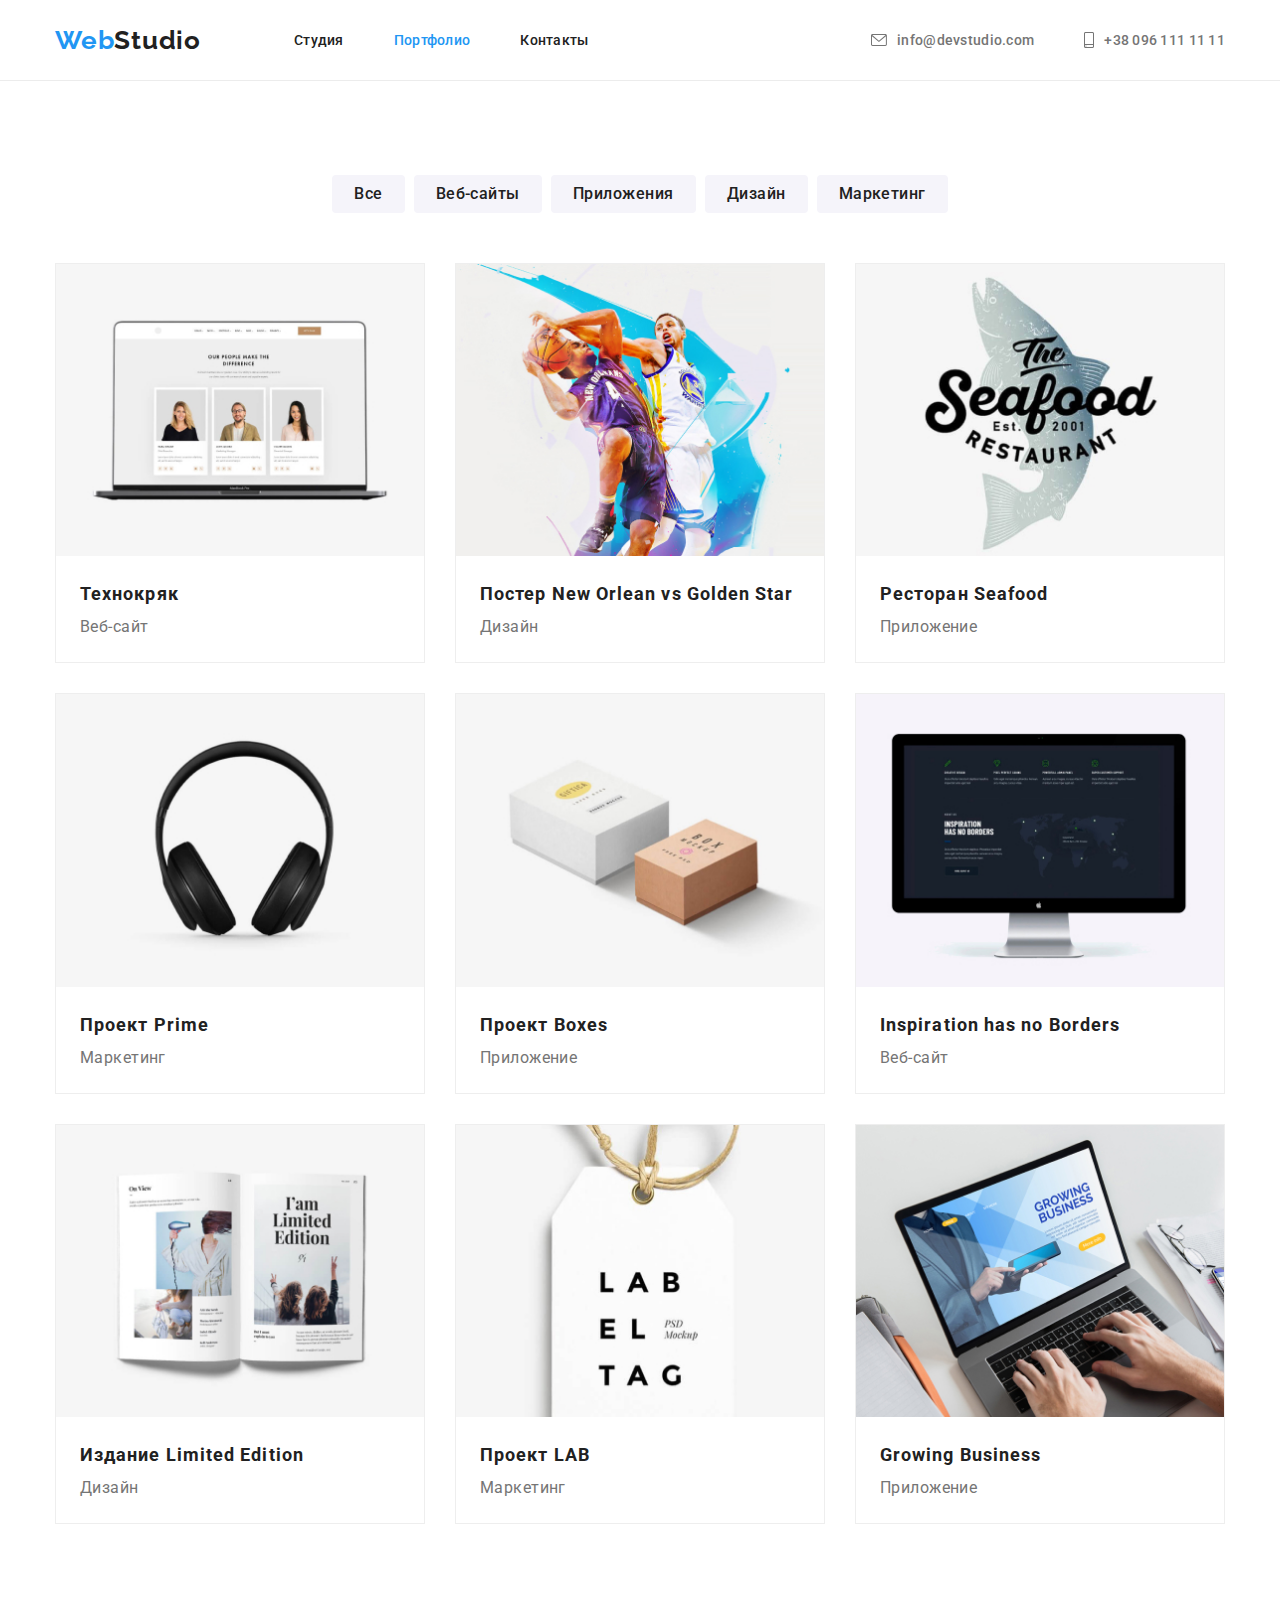
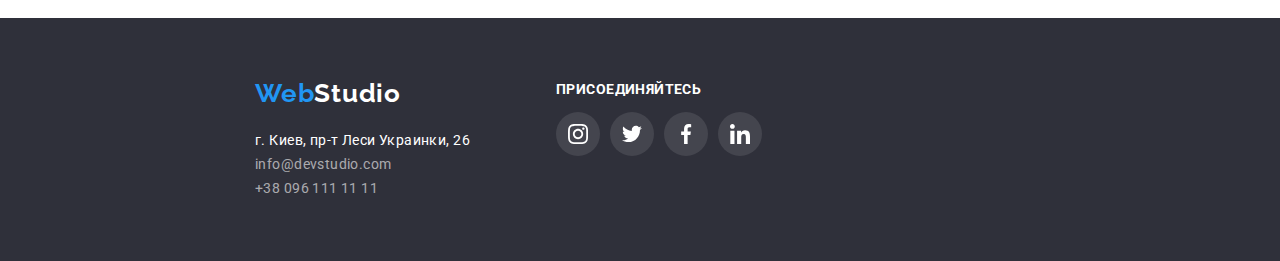
==== commit ea0c2e8b: "робить ховери для svg в хедері" ====
--- a/portfolio.html
+++ b/portfolio.html
@@ -19,10 +19,10 @@
             <nav class="navigation">
                 <ul class="list menu">
                         <li class="menu-item"> 
-                            <a href="./index.html" class="link menu-link current">Студия</a>
+                            <a href="./index.html" class="link menu-link">Студия</a>
                     </li>
                         <li class="menu-item"> 
-                            <a href="./portfolio.html" class="link menu-link ">Портфолио</a>
+                            <a href="./portfolio.html" class="link menu-link current">Портфолио</a>
                     </li>
                         <li class="menu-item"> 
                             <a href="" class="link menu-link">Контакты</a>
@@ -31,12 +31,20 @@
             </nav>
         
 
-                <ul class="list menu">
-                    <li class="menu-item">
-                        <a href="mailto:info@devstudio.com" class="link menu-link contacts mail">info@devstudio.com</a>
+                <ul class="list menu flexbox">
+                    <li class="menu-item header-svg">
+                        <a href="mailto:info@devstudio.com" class="link menu-link contacts header-svg-linc">info@devstudio.com
+                            <svg class="header-svg-icon" width="16px" height="12px" >
+                                <use href="./images/symbol-defs.svg#icon-envelope"></use>
+                            </svg>
+                        </a>
                     </li>
                     <li class="menu-item">
-                        <a href="tel:+380961111111" class="link menu-link contacts tel">+38 096 111 11 11</a>
+                        <a href="tel:+380961111111" class="link menu-link contacts header-svg-linc">+38 096 111 11 11
+                            <svg class="header-svg-icon" width="10px" height="16px" >
+                                <use href="./images/symbol-defs.svg#icon-smartphone"></use>
+                            </svg>
+                        </a>
                     </li>
                  </ul>
         </div>
--- a/css/styles.css
+++ b/css/styles.css
@@ -165,34 +165,24 @@
 }
 
 
-.mail,
-.tel {
-    display: inline-flex;
-    
-}
-
-.mail::before {
-    width: 16px;
-    height: 12px;
+.header-svg-icon {
+    fill: var(--primari-text-color);
     margin-right: 10px;
-    content: "";
-    background-size: contain;
+}
+
+
+.header-svg-linc {
+    display: flex;
+    justify-content: center;
     align-items: center;
-    background-repeat: no-repeat;
-    background-image: url(../images/envelope.svg);
-}
-
-
-.tel::before {
-    width: 10px;
-    height: 16px;
-    margin-right: 10px;
-    content: "";
-    background-size: contain;
-    align-items: center;
-    background-repeat: no-repeat;
-    background-image: url(../images/smartphone.svg);
-}
+    flex-direction: row-reverse;
+}
+
+.header-svg-linc:hover .header-svg-icon,
+.header-svg-linc:focus .header-svg-icon {
+    fill: var(--accent-color);
+}
+
 
 .current {
     color: var(--accent-color);
